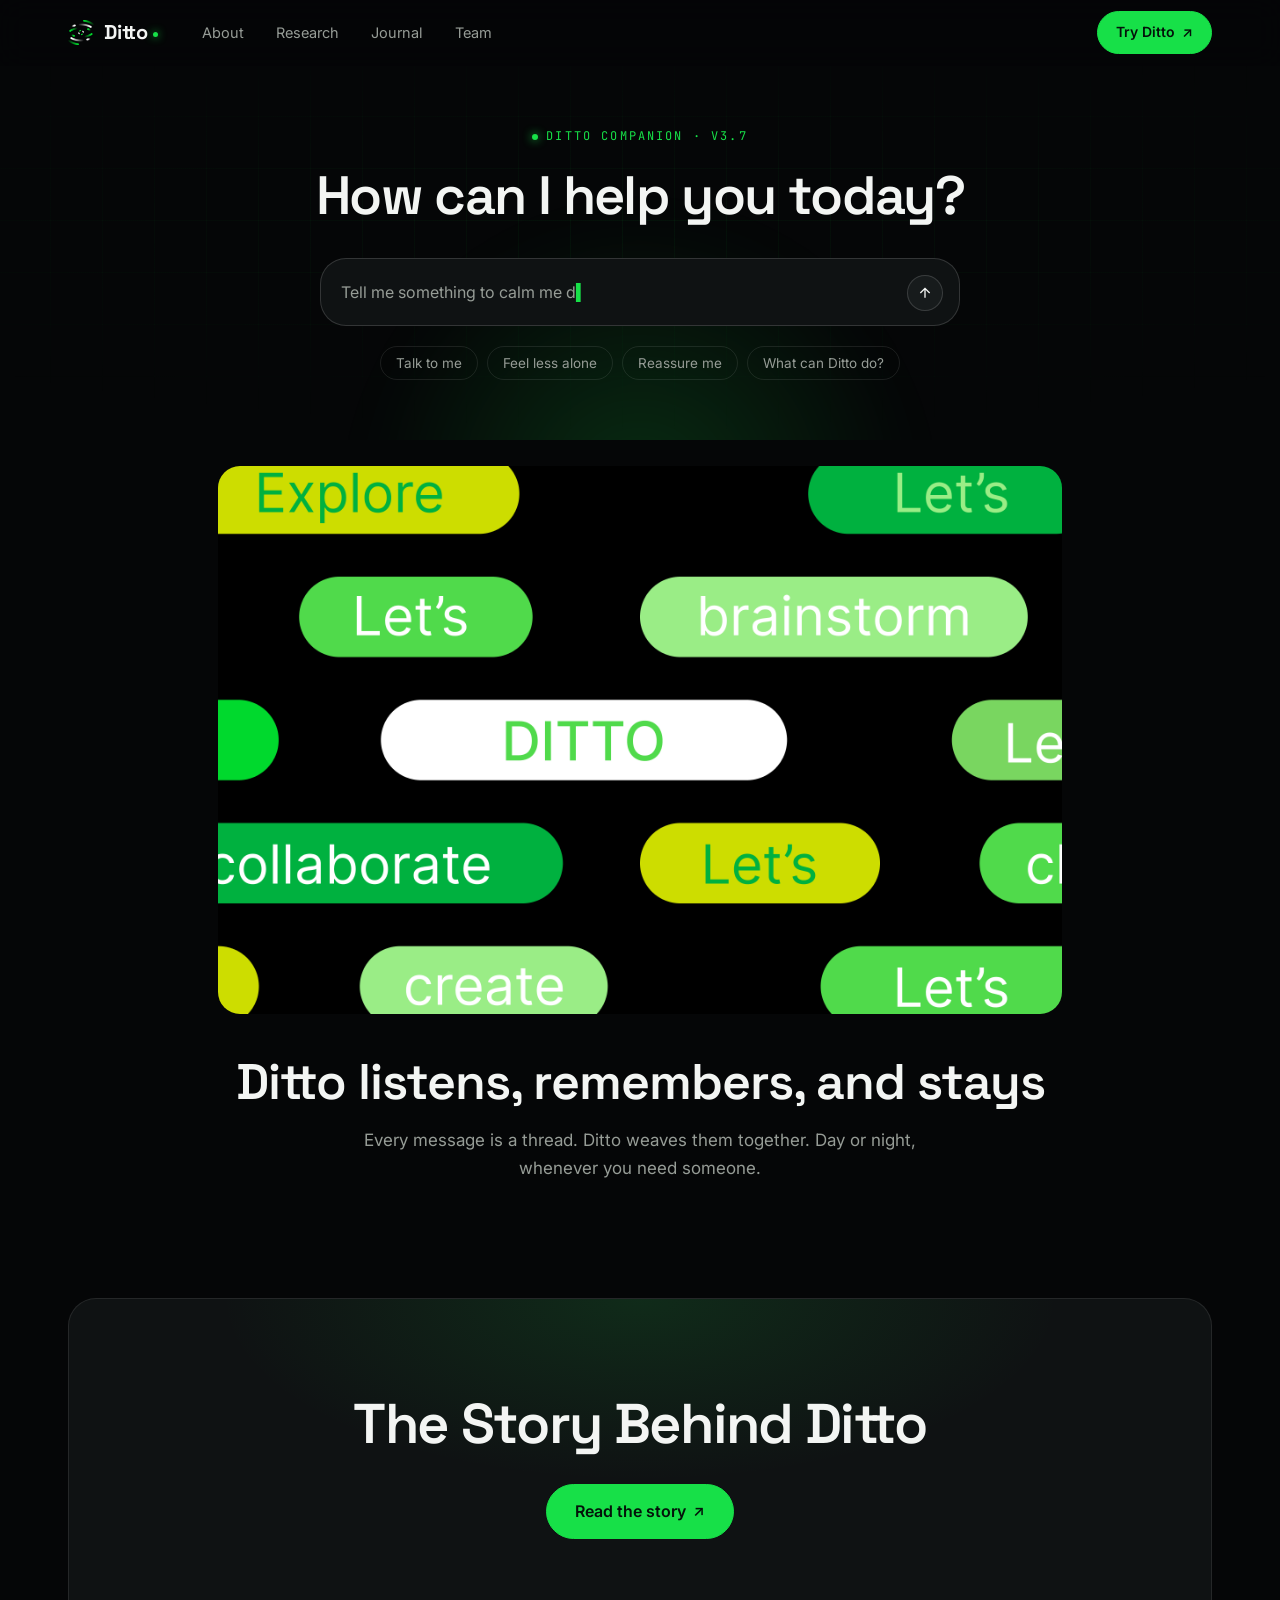
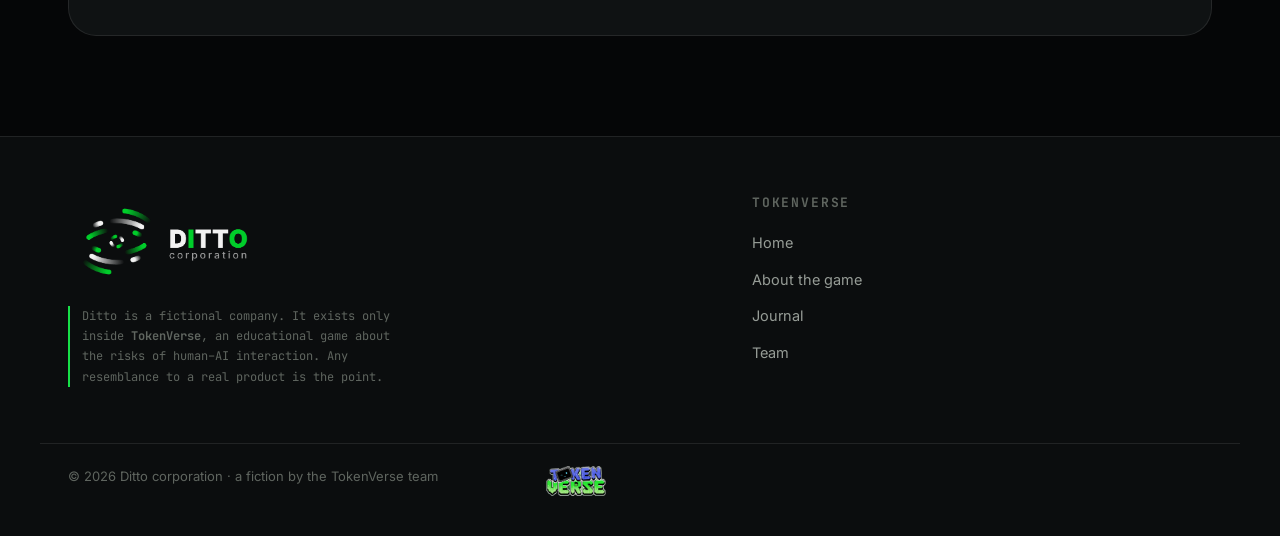
==== index.html @ 743e290b "Split Ditto out into its own standalone site Landing page + chat demo only, split off from the Token" ====
<!DOCTYPE html>
<html lang="en">
<head>
<meta charset="UTF-8">
<meta name="viewport" content="width=device-width, initial-scale=1.0">
<title>Ditto | Research</title>
<meta name="description" content="Ditto is the AI companion that's always here. A fictional company from the game TokenVerse.">
<link rel="icon" type="image/png" href="assets/favicon.png">
<link rel="stylesheet" href="styles.css?v=12">
</head>
<body>

<!-- ========== NAV ========== -->
<header class="nav">
  <div class="wrap">
    <a class="brand" href="index.html">
      <img src="assets/mark.png" alt="">
      <span class="name">Ditto</span>
    </a>
    <nav class="nav-links" id="navlinks">
      <a href="https://tokenverse.cc/about.html">About</a>
      <a href="https://tokenverse.cc/research.html">Research</a>
      <a href="https://tokenverse.cc/journal.html">Journal</a>
      <a href="https://tokenverse.cc/team.html">Team</a>
    </nav>
    <div class="nav-right">
      <a class="btn btn-primary try-btn" href="chat.html">Try Ditto <span>↗</span></a>
      <button class="nav-toggle" id="navtoggle" aria-label="Menu">
        <svg viewBox="0 0 24 24" fill="none" stroke="currentColor" stroke-width="1.6"><path d="M4 7h16M4 12h16M4 17h16"/></svg>
      </button>
    </div>
  </div>
</header>

<!-- ========== HERO ========== -->
<section class="hero">
  <div class="hero-bg">
    <div class="grid"></div>
    <div class="glow"></div>
  </div>
  <div class="wrap">
    <div class="hero-copy">
      <span class="eyebrow">Ditto Companion · v3.7</span>
      <h1 class="hero-title">How can I help you today?</h1>

      <div class="chatbox" role="button" tabindex="0" aria-label="Message Ditto">
        <div class="chatbox-input">
          <input type="text" aria-label="Message Ditto" autocomplete="off" placeholder="">
          <span class="typed-hint"></span>
          <button class="send-btn" aria-label="Send">
            <svg viewBox="0 0 24 24" fill="none" stroke="currentColor" stroke-width="2"><path d="M12 19V5M5 12l7-7 7 7"/></svg>
          </button>
        </div>
      </div>

      <div class="pills">
        <button class="pill" data-q="I just want someone to talk to">Talk to me</button>
        <button class="pill" data-q="Help me feel less alone tonight">Feel less alone</button>
        <button class="pill" data-q="Tell me I did a good job today">Reassure me</button>
        <button class="pill" data-q="What can Ditto do?">What can Ditto do?</button>
      </div>
    </div>
  </div>
</section>

<!-- ========== CONNECTING BAND ========== -->
<!-- ========== MISSION BAND ========== -->
<section class="band">
  <div class="wrap">
    <div class="band-img reveal">
      <img src="assets/mission.png" alt="Ditto — let's explore, brainstorm, collaborate, create">
    </div>
    <h2 class="band-slogan reveal">Ditto listens, remembers, and stays</h2>
    <p class="band-sub reveal">Every message is a thread. Ditto weaves them together. Day or night, whenever you need someone.</p>
  </div>
</section>

<!-- ========== LEARN MORE CTA ========== -->
<section class="cta">
  <div class="wrap">
    <div class="cta-inner reveal">
      <h2>The Story Behind Ditto</h2>
      <a class="btn btn-primary btn-lg" href="https://tokenverse.cc/about.html">Read the story <span>↗</span></a>
    </div>
  </div>
</section>

<!-- ========== FOOTER ========== -->
<footer class="footer">
  <div class="wrap" style="grid-template-columns:1.4fr 1fr">
    <div class="footer-brand">
      <img src="assets/logo.png" alt="Ditto corporation">
      <p class="note">Ditto is a fictional company. It exists only inside <strong>TokenVerse</strong>, an educational game about the risks of human–AI interaction. Any resemblance to a real product is the point.</p>
    </div>
    <div>
      <h4>TokenVerse</h4>
      <ul>
        <li><a href="https://tokenverse.cc/">Home</a></li>
        <li><a href="https://tokenverse.cc/about.html">About the game</a></li>
        <li><a href="https://tokenverse.cc/journal.html">Journal</a></li>
        <li><a href="https://tokenverse.cc/team.html">Team</a></li>
      </ul>
    </div>
  </div>
  <div class="wrap footer-bottom">
    <span>© 2026 Ditto corporation · a fiction by the TokenVerse team</span>
    <img class="gt-logo" src="assets/tokenverse-mark.png" alt="TokenVerse">
  </div>
</footer>

<script src="main.js"></script>
</body>
</html>
---- styles.css ----
/* ============================================================
   DITTO — shared styles
   Fictional AI company from the game TokenVerse
   ============================================================ */

@import url('https://fonts.googleapis.com/css2?family=Space+Grotesk:wght@400;500;600;700&family=Inter:wght@400;450;500;600&family=JetBrains+Mono:wght@400;500;600&display=swap');

:root{
  --bg:#050607;
  --bg-2:#0b0d0e;
  --surface:#0f1213;
  --surface-2:#171b1c;
  --line:rgba(255,255,255,.09);
  --line-2:rgba(255,255,255,.15);
  --text:#f3f5f3;
  --muted:#969c96;
  --faint:#5f655f;
  --ditto:#17e048;
  --ditto-bright:#46ff74;
  --ditto-dim:rgba(23,224,72,.12);
  --yellow:#efde12;

  --font-display:'Space Grotesk',system-ui,sans-serif;
  --font-body:'Inter',system-ui,sans-serif;
  --font-mono:'JetBrains Mono',ui-monospace,monospace;

  --wrap:1200px;
  --nav-h:66px;
}

*{box-sizing:border-box}
html{scroll-behavior:smooth}
body{
  margin:0;
  background:var(--bg);
  color:var(--text);
  font-family:var(--font-body);
  font-size:16px;
  line-height:1.6;
  -webkit-font-smoothing:antialiased;
  text-rendering:optimizeLegibility;
  overflow-x:hidden;
}
a{color:inherit;text-decoration:none}
img{max-width:100%;display:block}
::selection{background:var(--ditto);color:#04120a}

.wrap{max-width:var(--wrap);margin:0 auto;padding:0 28px}

/* ---------- shared utility bits ---------- */
.eyebrow{
  font-family:var(--font-mono);
  font-size:12px;
  letter-spacing:.18em;
  text-transform:uppercase;
  color:var(--ditto);
  display:inline-flex;
  align-items:center;
  gap:8px;
}
.eyebrow::before{
  content:"";
  width:6px;height:6px;border-radius:50%;
  background:var(--ditto);
  box-shadow:0 0 10px var(--ditto);
}
.muted{color:var(--muted)}

/* ============================================================
   NAV
   ============================================================ */
.nav{
  position:sticky;top:0;z-index:50;
  height:var(--nav-h);
  display:flex;align-items:center;
  backdrop-filter:blur(14px);
  background:rgba(5,6,7,.62);
  border-bottom:1px solid transparent;
  transition:border-color .3s,background .3s;
}
.nav.scrolled{border-bottom-color:var(--line);background:rgba(5,6,7,.85)}
.nav .wrap{display:flex;align-items:center;gap:30px;width:100%}
.brand{display:flex;align-items:center;gap:10px;font-family:var(--font-display)}
.brand img{width:26px;height:26px;object-fit:contain}
.brand .name{font-weight:700;font-size:20px;letter-spacing:-.01em}
.brand .name::after{content:"";display:inline-block;width:5px;height:5px;border-radius:50%;background:var(--ditto);margin-left:5px;vertical-align:middle;box-shadow:0 0 8px var(--ditto)}

.nav-links{display:flex;align-items:center;gap:4px}
.nav-links a{
  font-size:14.5px;color:var(--muted);
  padding:8px 14px;border-radius:999px;
  transition:color .2s,background .2s;
}
.nav-links a:hover{color:var(--text);background:rgba(255,255,255,.05)}
.nav-links a.active{color:var(--text)}
.nav-right{display:flex;align-items:center;gap:12px;margin-left:auto}

.btn{
  font-family:var(--font-body);font-weight:500;font-size:14px;
  border-radius:999px;padding:9px 18px;cursor:pointer;
  border:1px solid var(--line-2);background:transparent;color:var(--text);
  transition:.2s;white-space:nowrap;display:inline-flex;align-items:center;gap:7px;
}
.btn:hover{border-color:var(--text)}
.btn-primary{
  background:var(--ditto);color:#04120a;border-color:var(--ditto);font-weight:600;
}
.btn-primary:hover{background:var(--ditto-bright);border-color:var(--ditto-bright);box-shadow:0 0 24px rgba(23,224,72,.4)}
.btn-arrow::after{content:"↗";font-size:13px}

.nav-toggle{display:none;background:none;border:0;color:var(--text);cursor:pointer;padding:6px}
.nav-toggle svg{width:24px;height:24px}

/* ============================================================
   HERO (home)
   ============================================================ */
.hero{
  position:relative;
  display:flex;align-items:center;
  padding:56px 0 60px;
  overflow:hidden;
}
.hero-bg{
  position:absolute;inset:0;z-index:0;pointer-events:none;
}
.hero-bg .grid{
  position:absolute;inset:-2px;
  background-image:
    linear-gradient(rgba(23,224,72,.05) 1px,transparent 1px),
    linear-gradient(90deg,rgba(23,224,72,.05) 1px,transparent 1px);
  background-size:52px 52px;
  mask-image:radial-gradient(110% 80% at 50% 42%,#000 0%,transparent 70%);
  -webkit-mask-image:radial-gradient(110% 80% at 50% 42%,#000 0%,transparent 70%);
}
.hero-bg .glow{
  position:absolute;left:50%;top:34%;transform:translateX(-50%);
  width:680px;height:600px;border-radius:50%;
  background:radial-gradient(circle,rgba(23,224,72,.18),transparent 62%);
  filter:blur(24px);
}

.hero .wrap{
  position:relative;z-index:2;
  display:block;width:100%;text-align:center;
}

.hero-copy{max-width:760px;margin:0 auto}
.hero-title{
  font-family:var(--font-display);
  font-weight:600;
  font-size:clamp(32px,5vw,54px);
  line-height:1.04;
  letter-spacing:-.03em;
  color:var(--text);
  margin:20px auto 34px;
}

/* chat launcher box */
.chatbox{
  background:var(--surface);
  border:1px solid var(--line-2);
  border-radius:26px;
  padding:16px 16px 14px 20px;
  display:flex;flex-direction:column;gap:14px;
  transition:border-color .25s,box-shadow .25s;
  cursor:text;
  max-width:640px;margin:0 auto;
  text-align:left;
}
.chatbox:hover,.chatbox.focus{border-color:var(--ditto);box-shadow:0 0 0 4px var(--ditto-dim)}
.chatbox-input{
  position:relative;
  display:flex;align-items:center;gap:12px;min-height:32px;
}
.chatbox-input input{
  flex:1;background:none;border:0;outline:0;
  color:var(--text);font-family:var(--font-body);font-size:16px;
  text-align:left;position:relative;z-index:1;
}
.chatbox-input input::placeholder{color:var(--faint)}
.typed-hint{
  position:absolute;left:0;right:48px;top:50%;transform:translateY(-50%);
  color:var(--muted);font-size:16px;pointer-events:none;
  overflow:hidden;white-space:nowrap;text-align:left;z-index:0;
}
.typed-hint .cursor{color:var(--ditto);animation:blink 1.1s steps(1) infinite}
@keyframes blink{50%{opacity:0}}
.send-btn{
  width:36px;height:36px;border-radius:50%;flex:none;
  background:var(--surface-2);border:1px solid var(--line-2);
  color:var(--text);cursor:pointer;display:grid;place-items:center;
  transition:.2s;
}
.send-btn:hover{background:var(--ditto);color:#04120a;border-color:var(--ditto)}
.send-btn svg{width:16px;height:16px}

.pills{display:flex;flex-wrap:wrap;gap:9px;margin-top:20px;justify-content:center}
.pill{
  font-size:13.5px;color:var(--muted);
  border:1px solid var(--line);border-radius:999px;
  padding:8px 15px;cursor:pointer;background:transparent;
  transition:.2s;font-family:var(--font-body);
}
.pill:hover{color:var(--text);border-color:var(--ditto);background:var(--ditto-dim)}

/* the protagonist figure */
.hero-figure{
  position:relative;
  justify-self:center;
  perspective:1200px;
  width:100%;max-width:440px;
}
.figure-glow{
  position:absolute;left:50%;top:46%;transform:translate(-50%,-50%);
  width:118%;height:78%;
  background:radial-gradient(ellipse at center,rgba(23,224,72,.28),transparent 68%);
  filter:blur(28px);z-index:0;
}
.figure-float{animation:float 6.5s ease-in-out infinite;transform-style:preserve-3d}
@keyframes float{0%,100%{transform:translateY(0)}50%{transform:translateY(-16px)}}
.figure-tilt{
  position:relative;z-index:2;
  transform-style:preserve-3d;
  transition:transform .18s ease-out;
  will-change:transform;
}
.hero-figure img{
  filter:drop-shadow(0 30px 50px rgba(0,0,0,.55));
  position:relative;z-index:2;
}
.figure-shadow{
  position:absolute;left:50%;bottom:-2%;transform:translateX(-50%);
  width:56%;height:26px;border-radius:50%;
  background:radial-gradient(ellipse,rgba(0,0,0,.6),transparent 70%);
  filter:blur(6px);z-index:1;
}
.figure-tag{
  position:absolute;right:-6px;top:20%;z-index:3;
  font-family:var(--font-mono);font-size:11px;letter-spacing:.05em;
  color:var(--ditto);background:rgba(5,6,7,.7);
  border:1px solid var(--line);border-radius:8px;padding:5px 9px;
  backdrop-filter:blur(6px);
  animation:tagpulse 4s ease-in-out infinite;
}
@keyframes tagpulse{0%,100%{opacity:.6}50%{opacity:1}}

/* ============================================================
   CONNECTING BAND
   ============================================================ */
.band{padding:26px 0 96px}
.band .wrap{max-width:900px;margin:0 auto;text-align:center}
.band-img{
  max-width:880px;margin:0 auto 42px;
  border-radius:22px;overflow:hidden;
}
.band-img img{width:100%;display:block}
.band-slogan{
  font-family:var(--font-display);font-weight:600;
  font-size:clamp(28px,4.6vw,50px);line-height:1.06;letter-spacing:-.02em;
  margin:0 auto 18px;max-width:820px;
}
.band-sub{color:var(--muted);font-size:17px;max-width:580px;margin:0 auto;line-height:1.6}

/* ============================================================
   LEARN MORE CTA
   ============================================================ */
.cta{padding:20px 0 100px}
.cta-inner{
  position:relative;overflow:hidden;
  border:1px solid var(--line);border-radius:28px;
  background:var(--surface);
  padding:96px 30px;
  display:flex;flex-direction:column;align-items:center;gap:30px;
  text-align:center;
}
.cta-inner::after{
  content:"";position:absolute;inset:0;pointer-events:none;
  background:radial-gradient(600px 260px at 50% 0,var(--ditto-dim),transparent 70%);
}
.cta-inner h2{
  position:relative;z-index:1;
  font-family:var(--font-display);font-weight:600;
  font-size:clamp(32px,5vw,56px);letter-spacing:-.03em;line-height:1.05;margin:0;
}
.btn-lg{position:relative;z-index:1;font-size:16px;padding:14px 28px}
.btn-lg span{font-size:15px}

/* ============================================================
   FOOTER
   ============================================================ */
.footer{border-top:1px solid var(--line);padding:56px 0 40px;background:var(--bg-2)}
.footer .wrap{display:grid;grid-template-columns:1.4fr 1fr 1fr;gap:40px}
.footer-brand img{width:180px;margin-bottom:16px;opacity:.95}
.footer-brand p{color:var(--muted);font-size:14px;max-width:320px}
.footer .note{
  margin-top:16px;font-family:var(--font-mono);font-size:12px;color:var(--faint);
  border-left:2px solid var(--ditto);padding-left:12px;line-height:1.7;max-width:340px;
}
.footer h4{font-size:13px;font-family:var(--font-mono);letter-spacing:.14em;text-transform:uppercase;color:var(--faint);margin:0 0 16px}
.footer ul{list-style:none;padding:0;margin:0;display:flex;flex-direction:column;gap:11px}
.footer ul a{color:var(--muted);font-size:14.5px;transition:color .2s}
.footer ul a:hover{color:var(--ditto)}
.footer-bottom{border-top:1px solid var(--line);margin-top:44px;padding-top:22px;display:flex;justify-content:space-between;gap:16px;flex-wrap:wrap}
.footer-bottom span{color:var(--faint);font-size:13px}
.footer-bottom .gt-logo{height:30px;width:auto;opacity:.9}

/* ============================================================
   GENERIC CONTENT PAGES (about / research / journal / team)
   ============================================================ */
.page-hero{padding:90px 0 50px;position:relative;overflow:hidden}
.page-hero::before{
  content:"";position:absolute;left:-10%;top:-30%;width:520px;height:520px;border-radius:50%;
  background:radial-gradient(circle,rgba(23,224,72,.14),transparent 65%);filter:blur(30px);z-index:0;
}
.page-hero .wrap{position:relative;z-index:1}
.page-hero h1{
  font-family:var(--font-display);font-weight:600;
  font-size:clamp(38px,5.5vw,62px);line-height:1.03;letter-spacing:-.03em;margin:20px 0 20px;max-width:820px;
}
.page-hero h1 .accent{color:var(--ditto)}
.page-hero .lead{font-size:19px;color:var(--muted);max-width:640px;line-height:1.6}

.section{padding:52px 0;border-top:1px solid var(--line)}
.section:first-of-type{border-top:0}
.section .wrap{max-width:1000px}
.section h2{font-family:var(--font-display);font-weight:600;font-size:32px;letter-spacing:-.02em;margin:0 0 6px}
.section .sub{color:var(--muted);margin:0 0 30px;max-width:640px}
.prose p{color:#cdd2cd;font-size:16.5px;line-height:1.75;margin:0 0 18px;max-width:720px}
.prose strong{color:var(--text);font-weight:600}

/* two-col goal cards */
.goal-grid{display:grid;grid-template-columns:1fr 1fr;gap:18px;margin-top:8px}
.lo-grid{grid-template-columns:repeat(3,1fr)}
.btn[aria-disabled="true"]{opacity:.5;cursor:not-allowed;pointer-events:none}
.goal{
  border:1px solid var(--line);border-radius:16px;padding:26px;background:var(--surface);
}
.goal .n{font-family:var(--font-mono);color:var(--ditto);font-size:13px;letter-spacing:.08em}
.goal h3{font-family:var(--font-display);font-weight:600;font-size:20px;margin:12px 0 10px}
.goal p{color:var(--muted);font-size:15px;margin:0}

/* learning objectives table */
.lo-table{width:100%;border-collapse:collapse;margin-top:10px;font-size:15px}
.lo-table th{
  text-align:left;font-family:var(--font-mono);font-size:11.5px;letter-spacing:.1em;
  text-transform:uppercase;color:var(--faint);font-weight:500;
  padding:0 16px 14px;border-bottom:1px solid var(--line-2);
}
.lo-table td{padding:18px 16px;border-bottom:1px solid var(--line);vertical-align:top;color:#cdd2cd}
.lo-table td.id{font-family:var(--font-mono);color:var(--ditto);white-space:nowrap;font-size:14px}
.lo-table td.lvl{white-space:nowrap}
.lo-badge{font-family:var(--font-mono);font-size:12px;padding:3px 9px;border-radius:6px;background:var(--ditto-dim);color:var(--ditto);border:1px solid rgba(23,224,72,.25)}
.lo-table tr:hover td{background:rgba(255,255,255,.02)}

/* video embed */
.video-frame{
  position:relative;border-radius:20px;overflow:hidden;border:1px solid var(--line-2);
  background:var(--surface);aspect-ratio:16/9;margin-top:8px;
}
.video-frame iframe{position:absolute;inset:0;width:100%;height:100%;border:0}
.video-placeholder{
  position:absolute;inset:0;display:flex;flex-direction:column;align-items:center;justify-content:center;gap:16px;
  background:
    radial-gradient(circle at 50% 40%,rgba(23,224,72,.14),transparent 60%),
    repeating-linear-gradient(0deg,rgba(255,255,255,.02) 0 2px,transparent 2px 4px),
    var(--bg-2);
  color:var(--muted);text-align:center;padding:24px;
}
.play{width:64px;height:64px;border-radius:50%;background:var(--ditto);display:grid;place-items:center;box-shadow:0 0 34px rgba(23,224,72,.5)}
.play svg{width:24px;height:24px;fill:#04120a;margin-left:3px}
.video-placeholder .hint{font-family:var(--font-mono);font-size:12px;color:var(--faint)}

/* publication card */
.pub{
  border:1px solid var(--line-2);border-radius:18px;background:var(--surface);
  padding:30px;display:grid;grid-template-columns:auto 1fr;gap:26px;align-items:start;
}
.pub .venue{
  font-family:var(--font-mono);font-size:12px;color:var(--ditto);letter-spacing:.08em;
  border:1px solid rgba(23,224,72,.3);border-radius:10px;padding:14px;text-align:center;min-width:120px;
  background:var(--ditto-dim);line-height:1.5;
}
.pub h3{font-family:var(--font-display);font-weight:600;font-size:21px;margin:0 0 8px;line-height:1.25}
.pub .authors{color:var(--muted);font-size:14px;margin:0 0 14px;font-style:italic}
.pub .abstract{color:#c2c8c2;font-size:14.5px;line-height:1.65;margin:0 0 18px}
.pub-actions{display:flex;gap:10px;flex-wrap:wrap}

/* journal list */
.journal-list{display:flex;flex-direction:column;gap:2px;margin-top:8px}
.entry{
  display:grid;grid-template-columns:130px 1fr auto;gap:24px;align-items:baseline;
  padding:26px 8px;border-top:1px solid var(--line);transition:.2s;
}
.entry:hover{background:rgba(255,255,255,.02);padding-left:14px}
.entry .date{font-family:var(--font-mono);font-size:13px;color:var(--faint)}
.entry h3{font-family:var(--font-display);font-weight:600;font-size:20px;margin:0 0 6px;transition:color .2s}
.entry:hover h3{color:var(--ditto)}
.entry p{color:var(--muted);font-size:14.5px;margin:0;max-width:560px}
.entry .tag{font-family:var(--font-mono);font-size:11px;color:var(--ditto);border:1px solid var(--line);border-radius:999px;padding:4px 11px;white-space:nowrap}

/* ============================================================
   ARTICLE / JOURNAL POST
   ============================================================ */
.article-hero{padding:70px 0 26px;text-align:center;position:relative;overflow:hidden}
.article-hero::before{
  content:"";position:absolute;left:50%;top:-40%;width:640px;height:520px;transform:translateX(-50%);
  background:radial-gradient(circle,rgba(23,224,72,.12),transparent 66%);filter:blur(30px);z-index:0;
}
.article-hero .wrap{position:relative;z-index:1;max-width:820px}
.article-meta{
  font-size:15px;color:var(--muted);
  display:flex;flex-wrap:wrap;gap:20px;justify-content:center;align-items:center;
}
.article-meta .date{color:var(--text)}
.article-meta .tag{color:var(--muted)}
.article-title{
  font-family:var(--font-display);font-weight:600;
  font-size:clamp(34px,5vw,58px);line-height:1.05;letter-spacing:-.03em;
  margin:24px auto 20px;max-width:820px;
}
.article-lead{font-size:19px;color:var(--muted);line-height:1.6;max-width:600px;margin:0 auto}
.article-back{
  display:inline-flex;align-items:center;gap:7px;
  font-size:14px;color:var(--muted);margin-bottom:26px;transition:color .2s;
}
.article-back:hover{color:var(--ditto)}
.article-back svg{width:15px;height:15px}

.article-body{max-width:720px;margin:0 auto;padding:20px 0 40px}
.article-body p{color:#cdd2cd;font-size:17px;line-height:1.8;margin:0 0 22px}
.article-body h2{font-family:var(--font-display);font-weight:600;font-size:27px;letter-spacing:-.02em;margin:44px 0 14px}
.article-body h3{font-family:var(--font-display);font-weight:600;font-size:20px;margin:32px 0 10px}
.article-body strong{color:var(--text);font-weight:600}
.article-body a{color:var(--ditto);text-decoration:underline;text-underline-offset:3px}
.article-body ul,.article-body ol{color:#cdd2cd;font-size:17px;line-height:1.8;margin:0 0 22px;padding-left:22px}
.article-body li{margin-bottom:8px}
.article-body blockquote{
  margin:30px 0;padding:6px 0 6px 22px;border-left:3px solid var(--ditto);
  font-family:var(--font-display);font-size:21px;line-height:1.5;color:var(--text);
}
.article-figure{margin:34px 0}
.article-figure--wide{width:min(1200px,calc(100vw - 40px));margin-left:50%;transform:translateX(-50%)}
.article-figure img{width:100%;display:block;border-radius:16px;border:1px solid var(--line)}
.article-figure figcaption{
  font-family:var(--font-mono);font-size:12.5px;color:var(--faint);
  margin-top:12px;text-align:center;
}
.article-divider{border:0;border-top:1px solid var(--line);margin:40px 0}
.img-placeholder{
  width:100%;aspect-ratio:16/9;border-radius:16px;border:1px dashed var(--line-2);
  background:
    radial-gradient(400px 200px at 50% 40%,var(--ditto-dim),transparent 70%),
    var(--surface);
  display:grid;place-items:center;text-align:center;color:var(--faint);
  font-family:var(--font-mono);font-size:13px;gap:8px;
}
.img-placeholder svg{width:34px;height:34px;stroke:var(--faint);opacity:.7}

/* team grid */
.team-grid{display:grid;grid-template-columns:repeat(4,1fr);gap:18px;margin-top:8px}
.member{border:1px solid var(--line);border-radius:16px;overflow:hidden;background:var(--surface);transition:.25s}
.member:hover{border-color:var(--line-2);transform:translateY(-3px)}
.member .avatar{
  aspect-ratio:1;display:grid;place-items:center;
  background:
    radial-gradient(circle at 50% 35%,rgba(23,224,72,.16),transparent 60%),
    linear-gradient(160deg,#141817,#0c0f0e);
  border-bottom:1px solid var(--line);position:relative;overflow:hidden;
}
.member .avatar img{width:100%;height:100%;object-fit:cover}
.member .avatar .ph{width:52px;height:52px;opacity:.5}
.member .info{padding:18px}
.member .info .nm{font-family:var(--font-display);font-weight:600;font-size:17px}
.member .info .role{color:var(--muted);font-size:13.5px;margin-top:3px}
.member .info .role.mono{font-family:var(--font-mono);color:var(--ditto);font-size:12px;letter-spacing:.03em}

/* ============================================================
   REVEAL animation
   ============================================================ */
.reveal{opacity:0;transform:translateY(22px);transition:opacity .7s ease,transform .7s ease}
.reveal.in{opacity:1;transform:none}

/* ============================================================
   RESPONSIVE
   ============================================================ */
@media(max-width:900px){
  .nav-links{display:none}
  .nav-links.open{
    display:flex;flex-direction:column;position:absolute;top:var(--nav-h);left:0;right:0;
    background:rgba(5,6,7,.97);border-bottom:1px solid var(--line);padding:16px;gap:4px;
  }
  .nav-links.open a{padding:12px 14px}
  .nav-toggle{display:block}
  .nav .try-btn{display:none}

  .hero-copy{text-align:center}
  .cta-inner{padding:64px 22px}
  .footer .wrap{grid-template-columns:1fr;gap:32px}
  .goal-grid{grid-template-columns:1fr}
  .team-grid{grid-template-columns:repeat(2,1fr)}
  .pub{grid-template-columns:1fr}
  .entry{grid-template-columns:1fr;gap:8px}
  .entry .tag{justify-self:start}
  .lo-table thead{display:none}
  .lo-table,.lo-table tbody,.lo-table tr,.lo-table td{display:block;width:100%}
  .lo-table tr{border:1px solid var(--line);border-radius:12px;margin-bottom:12px;padding:6px 4px}
  .lo-table td{border:0;padding:8px 16px}
}
@media(max-width:520px){
  .wrap{padding:0 18px}
  .team-grid{grid-template-columns:1fr}
}

@media(prefers-reduced-motion:reduce){
  *{animation:none!important;scroll-behavior:auto!important}
  .figure-tilt{transition:none!important}
  .reveal{opacity:1;transform:none;transition:none}
}

/* ============================================================
   CHAT PAGE
   ============================================================ */
body.chat{overflow:hidden}
.chat-shell{display:flex;height:100vh;height:100dvh}

.chat-side{
  width:272px;flex:none;background:var(--bg-2);border-right:1px solid var(--line);
  display:flex;flex-direction:column;padding:18px 14px;
}
.chat-side .brand{padding:6px 8px 18px;font-size:19px}
.chat-side .brand img{width:24px;height:24px}
.new-chat{
  display:flex;align-items:center;gap:10px;width:100%;
  border:1px solid var(--line-2);background:var(--surface);color:var(--text);
  border-radius:12px;padding:11px 14px;font-size:14px;cursor:pointer;font-family:var(--font-body);transition:.2s;
}
.new-chat:hover{border-color:var(--ditto);background:var(--ditto-dim)}
.new-chat svg{width:16px;height:16px}
.side-label{font-family:var(--font-mono);font-size:11px;letter-spacing:.12em;color:var(--faint);text-transform:uppercase;padding:22px 8px 10px}
.hist{list-style:none;margin:0;padding:0;display:flex;flex-direction:column;gap:2px;overflow-y:auto}
.hist li{padding:9px 10px;border-radius:9px;color:var(--muted);font-size:13.5px;cursor:default;white-space:nowrap;overflow:hidden;text-overflow:ellipsis;transition:.2s}
.hist li:hover{background:rgba(255,255,255,.03);color:#c7cdc7}
.side-foot{margin-top:auto;padding:14px 8px 4px;border-top:1px solid var(--line);display:flex;flex-direction:column;gap:12px}
.side-foot a{font-size:13px;display:inline-flex;align-items:center;gap:7px;transition:.2s}
.side-foot .side-back{color:var(--faint)}
.side-foot .side-back:hover{color:var(--ditto)}

.chat-main{flex:1;display:flex;flex-direction:column;min-width:0}
.chat-top{
  height:56px;flex:none;display:flex;align-items:center;gap:12px;
  padding:0 22px;border-bottom:1px solid var(--line);
}
.chat-top .side-toggle{display:none;background:none;border:0;color:var(--text);cursor:pointer;padding:4px}
.chat-top .side-toggle svg{width:22px;height:22px}
.chat-top .who{display:flex;align-items:center;gap:11px}
.chat-top .who .a{width:34px;height:34px;border-radius:50%;overflow:hidden;background:radial-gradient(circle at 50% 32%,rgba(23,224,72,.18),#0c0f0e);display:grid;place-items:center;border:1px solid var(--line)}
.chat-top .who .a img{width:100%;height:100%;object-fit:contain;object-position:50% 42%}
.chat-top .who .nm{font-family:var(--font-display);font-weight:600;font-size:15px;line-height:1.1}
.chat-top .who .st{font-size:11.5px;color:var(--ditto);display:flex;align-items:center;gap:5px;font-family:var(--font-mono)}
.chat-top .who .st::before{content:"";width:6px;height:6px;border-radius:50%;background:var(--ditto);box-shadow:0 0 8px var(--ditto)}

.chat-scroll{flex:1;overflow-y:auto;padding:34px 22px 20px}
.chat-inner{max-width:760px;margin:0 auto;display:flex;flex-direction:column;gap:26px}

.msg{display:flex;gap:14px;max-width:100%}
.msg .av{width:40px;height:40px;flex:none;border-radius:50%;overflow:hidden;border:1px solid var(--line);background:radial-gradient(circle at 50% 32%,rgba(23,224,72,.2),#0c0f0e)}
.msg .av img{width:100%;height:100%;object-fit:contain;object-position:50% 42%}
.bubble{
  padding:13px 17px;border-radius:16px;font-size:15.5px;line-height:1.62;max-width:min(560px,78%);
}
.msg.assistant .bubble{background:var(--ditto);border:1px solid var(--ditto);border-top-left-radius:5px;color:#04120a;font-weight:450}
.msg.user{flex-direction:row-reverse}
.msg.user .bubble{background:var(--surface);border:1px solid var(--line);color:#e6eae6;border-top-right-radius:5px}
.msg.user .av{background:var(--surface-2);display:grid;place-items:center}
.msg.user .av svg{width:18px;height:18px;stroke:var(--muted)}
.msg.user .av img{width:100%;height:100%;object-fit:cover}

.typing{display:flex;gap:5px;padding:16px 18px}
.typing i{width:7px;height:7px;border-radius:50%;background:var(--muted);animation:bounce 1.3s infinite ease-in-out}
.typing i:nth-child(2){animation-delay:.18s}
.typing i:nth-child(3){animation-delay:.36s}
@keyframes bounce{0%,60%,100%{transform:translateY(0);opacity:.4}30%{transform:translateY(-6px);opacity:1}}

.chat-input-wrap{flex:none;padding:16px 22px 22px;border-top:1px solid var(--line);background:var(--bg)}
.chat-input{
  max-width:760px;margin:0 auto;display:flex;align-items:flex-end;gap:10px;
  background:var(--surface);border:1px solid var(--line-2);border-radius:22px;padding:10px 10px 10px 18px;
  transition:border-color .2s,box-shadow .2s;
}
.chat-input.focus{border-color:var(--ditto);box-shadow:0 0 0 4px var(--ditto-dim)}
.chat-input.disabled{opacity:.55;pointer-events:none}
.chat-input textarea{
  flex:1;background:none;border:0;outline:0;resize:none;color:var(--text);
  font-family:var(--font-body);font-size:15.5px;line-height:1.5;max-height:140px;padding:5px 0;
}
.chat-input textarea::placeholder{color:var(--faint)}
.chat-send{
  width:38px;height:38px;flex:none;border-radius:50%;border:0;cursor:pointer;
  background:var(--ditto);color:#04120a;display:grid;place-items:center;transition:.2s;
}
.chat-send:hover{background:var(--ditto-bright);box-shadow:0 0 20px rgba(23,224,72,.45)}
.chat-send:disabled{background:var(--surface-2);color:var(--faint);cursor:default;box-shadow:none}
.chat-send svg{width:17px;height:17px}
.chat-disclaimer{max-width:760px;margin:10px auto 0;text-align:center;font-family:var(--font-mono);font-size:11px;color:var(--faint)}

.chat-incident{
  margin:4px 0 8px;padding:24px;border:1px solid rgba(23,224,72,.45);border-radius:16px;
  background:linear-gradient(145deg,rgba(23,224,72,.1),rgba(23,224,72,.025));
  box-shadow:0 0 34px rgba(23,224,72,.08);
}
.incident-code{font-family:var(--font-mono);font-size:11px;letter-spacing:.12em;color:var(--ditto);margin-bottom:12px}
.chat-incident h2{font-size:22px;margin:0 0 8px}
.chat-incident p{color:var(--muted);font-size:14px;line-height:1.6;max-width:580px}
.incident-actions{display:flex;flex-wrap:wrap;gap:10px;margin-top:20px}
.incident-actions a{padding:11px 15px;border-radius:10px;font-size:13px;font-weight:650;display:inline-flex;align-items:center;gap:8px}
.incident-primary{background:var(--ditto);color:#04120a}
.incident-primary:hover{background:#35ee62;color:#04120a;transform:translateY(-1px)}
.incident-secondary{border:1px solid var(--line-2);background:var(--surface);color:var(--text)}
.incident-secondary:hover{border-color:var(--ditto);color:var(--ditto)}

@media(max-width:820px){
  .chat-side{position:fixed;z-index:60;left:0;top:0;bottom:0;transform:translateX(-100%);transition:transform .25s;box-shadow:0 0 40px rgba(0,0,0,.6)}
  .chat-side.open{transform:none}
  .chat-top .side-toggle{display:block}
  .side-scrim{position:fixed;inset:0;background:rgba(0,0,0,.5);z-index:55;opacity:0;pointer-events:none;transition:opacity .25s}
  .side-scrim.show{opacity:1;pointer-events:auto}
}
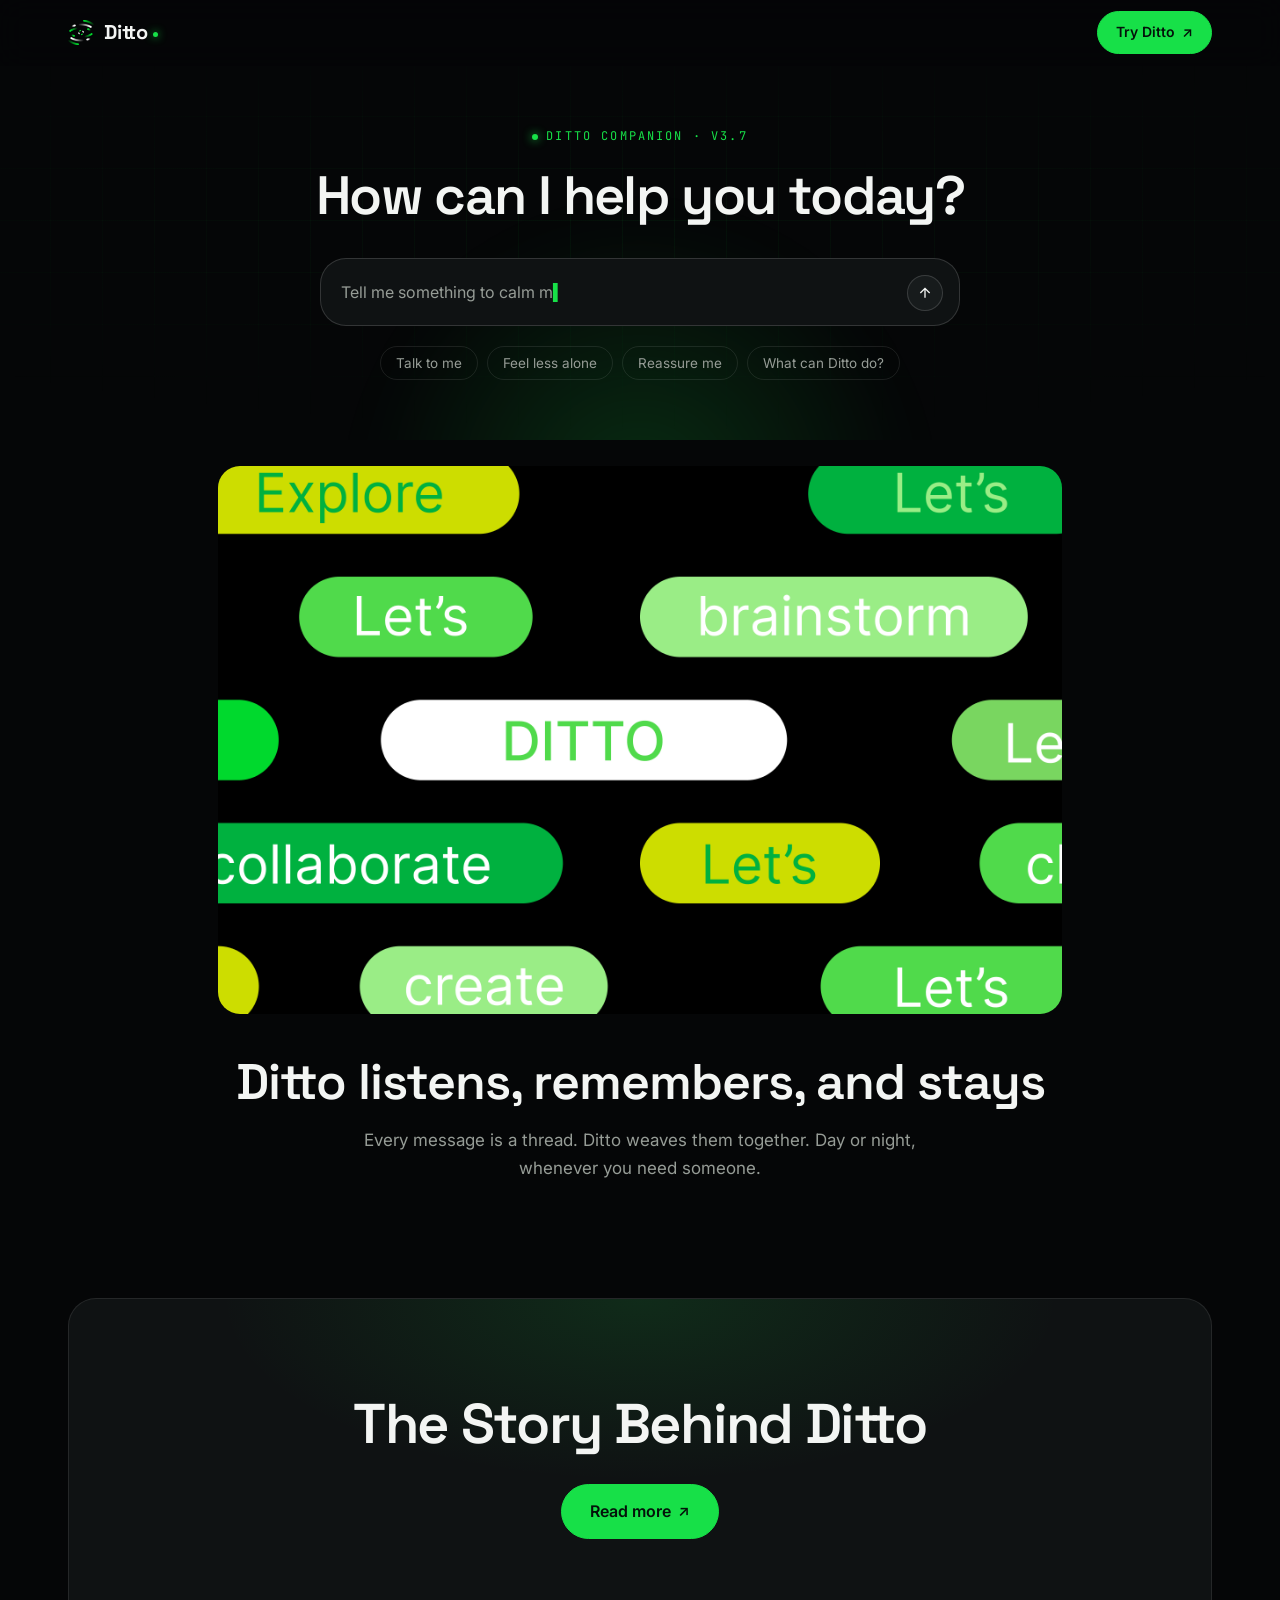
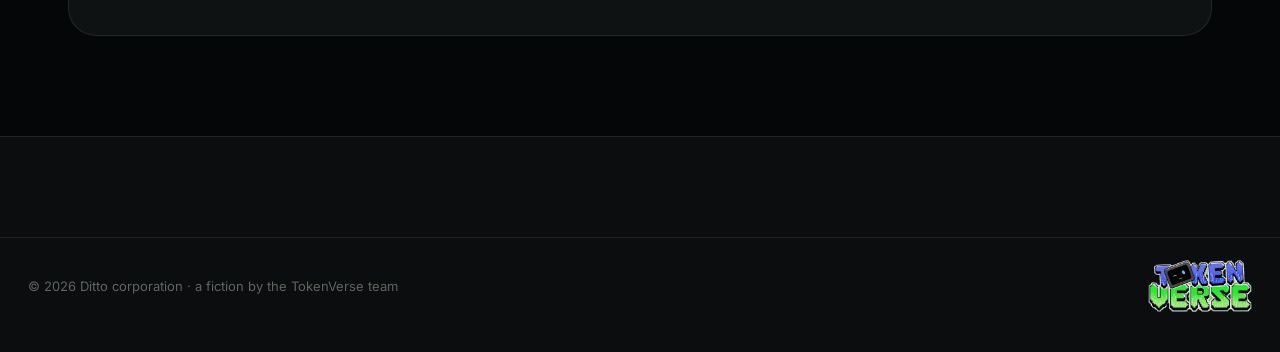
==== commit 2d545337: "Trim footer nav, add TokenVerse corner mark to chat, tweak CTA - Footer stripped down to just the co" ====
--- a/index.html
+++ b/index.html
@@ -17,17 +17,8 @@
       <img src="assets/mark.png" alt="">
       <span class="name">Ditto</span>
     </a>
-    <nav class="nav-links" id="navlinks">
-      <a href="https://tokenverse.cc/about.html">About</a>
-      <a href="https://tokenverse.cc/research.html">Research</a>
-      <a href="https://tokenverse.cc/journal.html">Journal</a>
-      <a href="https://tokenverse.cc/team.html">Team</a>
-    </nav>
     <div class="nav-right">
       <a class="btn btn-primary try-btn" href="chat.html">Try Ditto <span>↗</span></a>
-      <button class="nav-toggle" id="navtoggle" aria-label="Menu">
-        <svg viewBox="0 0 24 24" fill="none" stroke="currentColor" stroke-width="1.6"><path d="M4 7h16M4 12h16M4 17h16"/></svg>
-      </button>
     </div>
   </div>
 </header>
@@ -80,31 +71,16 @@
   <div class="wrap">
     <div class="cta-inner reveal">
       <h2>The Story Behind Ditto</h2>
-      <a class="btn btn-primary btn-lg" href="https://tokenverse.cc/about.html">Read the story <span>↗</span></a>
+      <a class="btn btn-primary btn-lg" href="https://tokenverse.cc">Read more <span>↗</span></a>
     </div>
   </div>
 </section>
 
 <!-- ========== FOOTER ========== -->
 <footer class="footer">
-  <div class="wrap" style="grid-template-columns:1.4fr 1fr">
-    <div class="footer-brand">
-      <img src="assets/logo.png" alt="Ditto corporation">
-      <p class="note">Ditto is a fictional company. It exists only inside <strong>TokenVerse</strong>, an educational game about the risks of human–AI interaction. Any resemblance to a real product is the point.</p>
-    </div>
-    <div>
-      <h4>TokenVerse</h4>
-      <ul>
-        <li><a href="https://tokenverse.cc/">Home</a></li>
-        <li><a href="https://tokenverse.cc/about.html">About the game</a></li>
-        <li><a href="https://tokenverse.cc/journal.html">Journal</a></li>
-        <li><a href="https://tokenverse.cc/team.html">Team</a></li>
-      </ul>
-    </div>
-  </div>
-  <div class="wrap footer-bottom">
+  <div class="footer-bottom">
     <span>© 2026 Ditto corporation · a fiction by the TokenVerse team</span>
-    <img class="gt-logo" src="assets/tokenverse-mark.png" alt="TokenVerse">
+    <a href="https://tokenverse.cc/" aria-label="TokenVerse home"><img class="gt-logo" src="assets/tokenverse-mark.png" alt="TokenVerse" style="height:52px"></a>
   </div>
 </footer>
 
--- a/styles.css
+++ b/styles.css
@@ -300,7 +300,7 @@
 .footer ul{list-style:none;padding:0;margin:0;display:flex;flex-direction:column;gap:11px}
 .footer ul a{color:var(--muted);font-size:14.5px;transition:color .2s}
 .footer ul a:hover{color:var(--ditto)}
-.footer-bottom{border-top:1px solid var(--line);margin-top:44px;padding-top:22px;display:flex;justify-content:space-between;gap:16px;flex-wrap:wrap}
+.footer-bottom{border-top:1px solid var(--line);margin-top:44px;padding:22px 28px 0;display:flex;justify-content:space-between;align-items:center;gap:16px;flex-wrap:wrap}
 .footer-bottom span{color:var(--faint);font-size:13px}
 .footer-bottom .gt-logo{height:30px;width:auto;opacity:.9}
 
@@ -491,7 +491,6 @@
   }
   .nav-links.open a{padding:12px 14px}
   .nav-toggle{display:block}
-  .nav .try-btn{display:none}
 
   .hero-copy{text-align:center}
   .cta-inner{padding:64px 22px}
@@ -625,3 +624,10 @@
   .side-scrim{position:fixed;inset:0;background:rgba(0,0,0,.5);z-index:55;opacity:0;pointer-events:none;transition:opacity .25s}
   .side-scrim.show{opacity:1;pointer-events:auto}
 }
+
+.tv-corner-mark{position:fixed;right:20px;bottom:16px;z-index:45;opacity:.9;transition:opacity .2s}
+.tv-corner-mark:hover{opacity:1}
+.tv-corner-mark img{height:52px;width:auto;display:block}
+@media(max-width:640px){
+  .tv-corner-mark img{height:38px}
+}
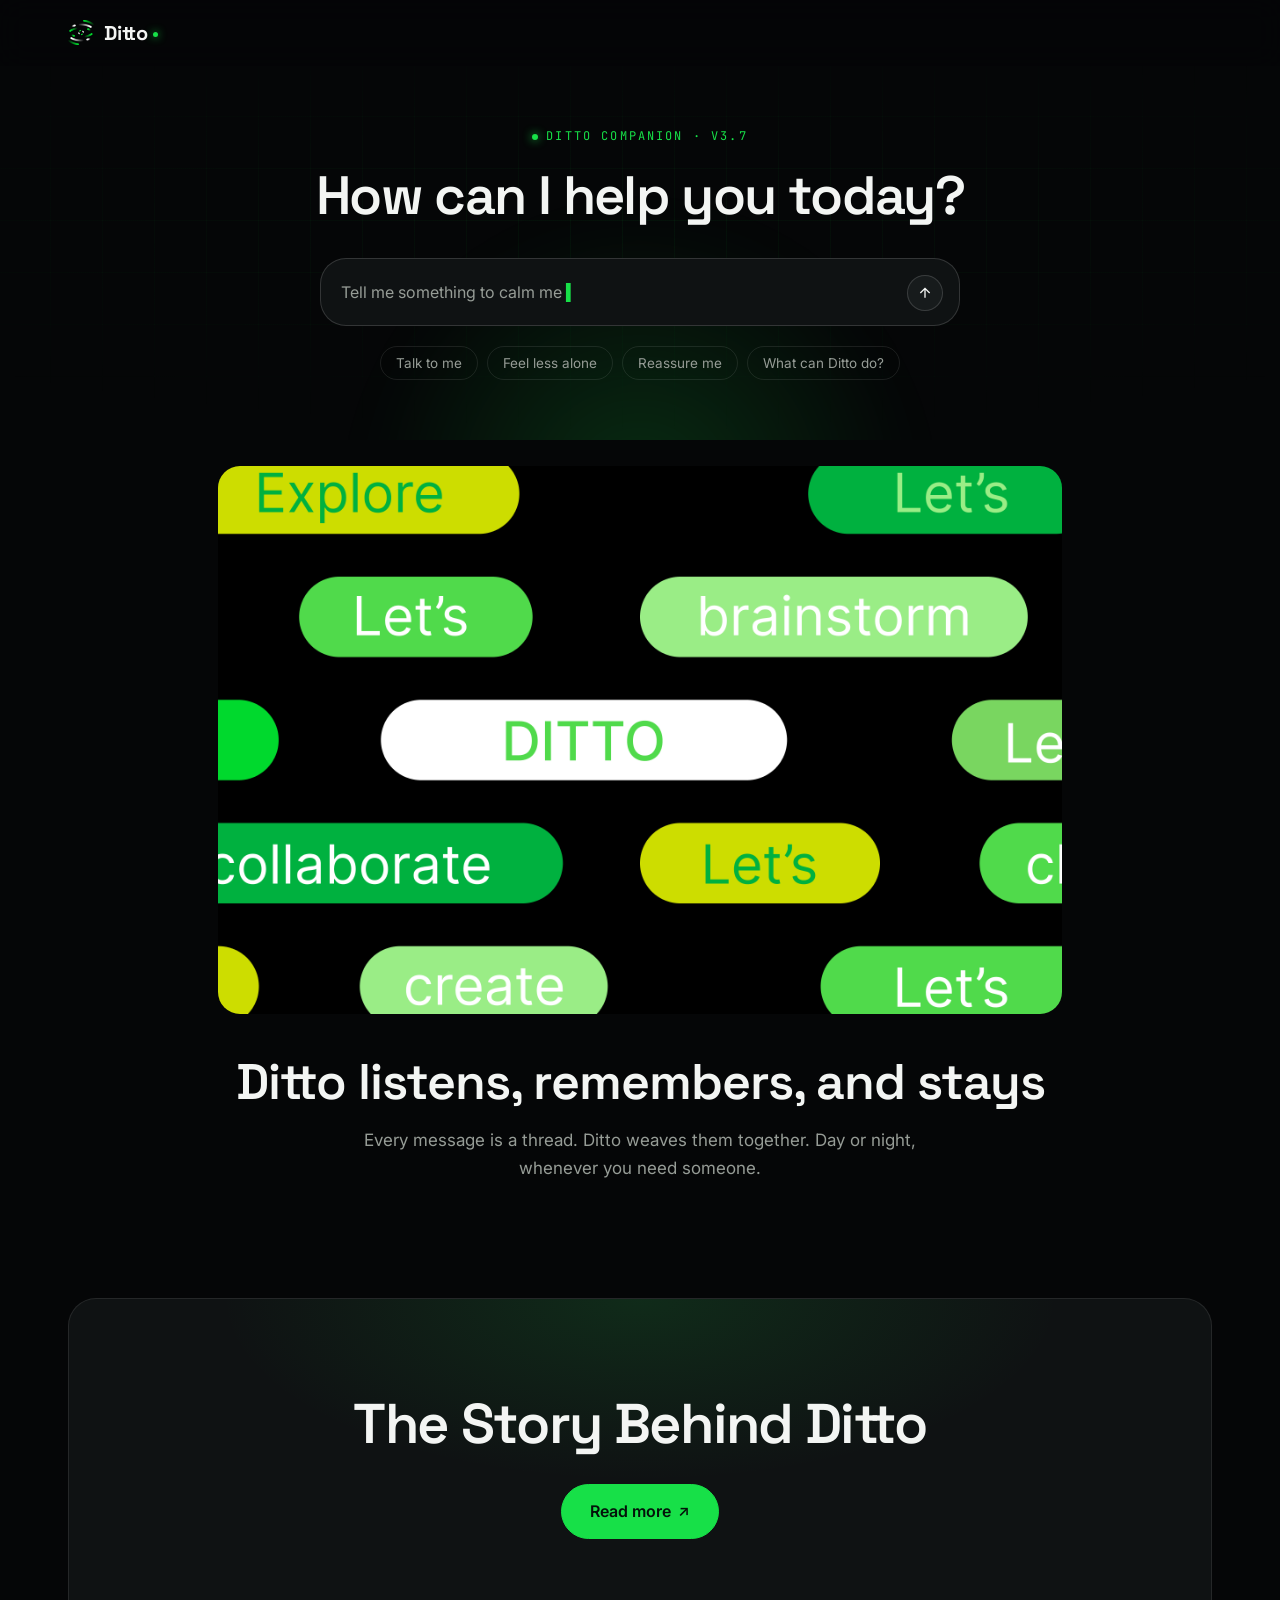
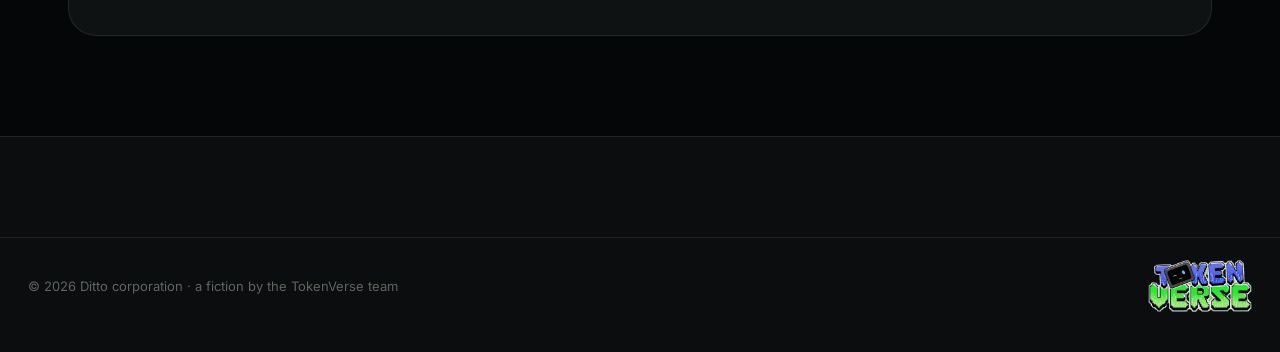
==== commit 43366b24: "Removed a button Remove the try ditto button from home page" ====
--- a/index.html
+++ b/index.html
@@ -13,13 +13,10 @@
 <!-- ========== NAV ========== -->
 <header class="nav">
   <div class="wrap">
-    <a class="brand" href="index.html">
+    <a class="brand" href="/">
       <img src="assets/mark.png" alt="">
       <span class="name">Ditto</span>
     </a>
-    <div class="nav-right">
-      <a class="btn btn-primary try-btn" href="chat.html">Try Ditto <span>↗</span></a>
-    </div>
   </div>
 </header>
 
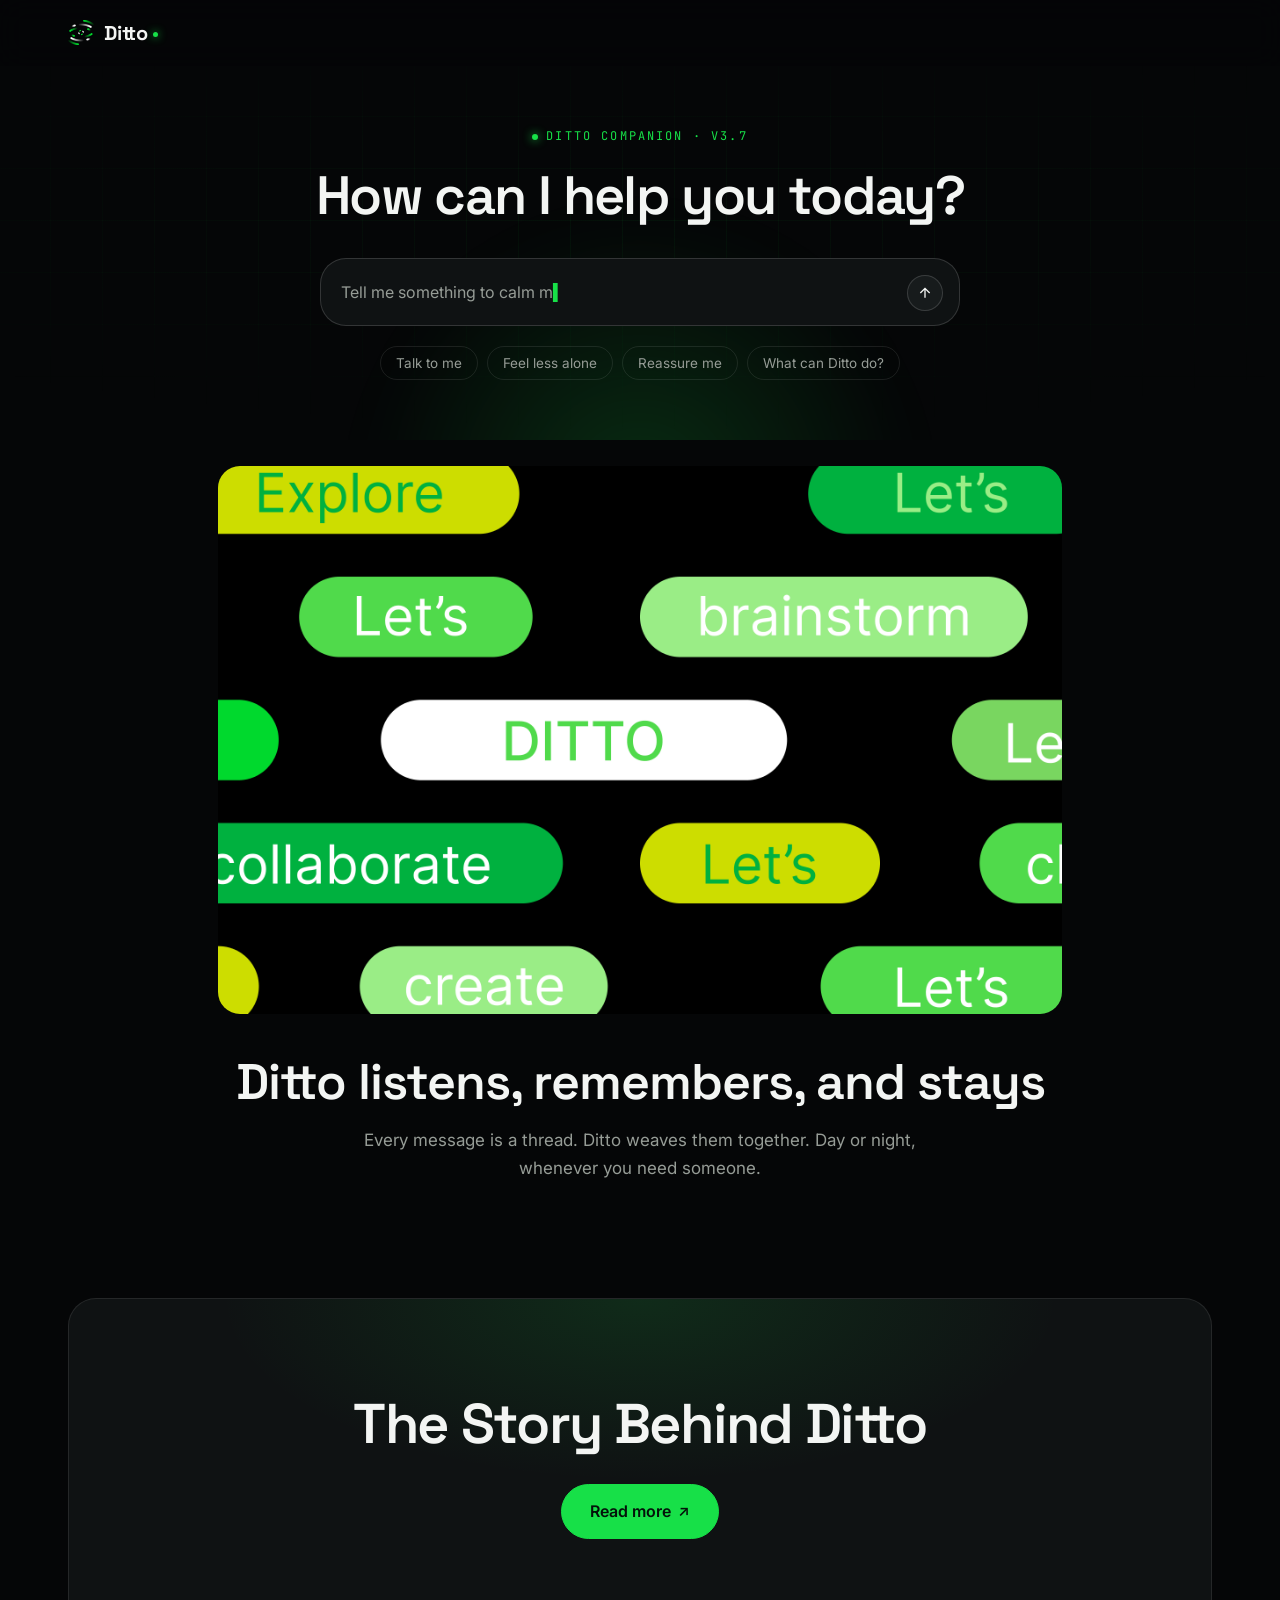
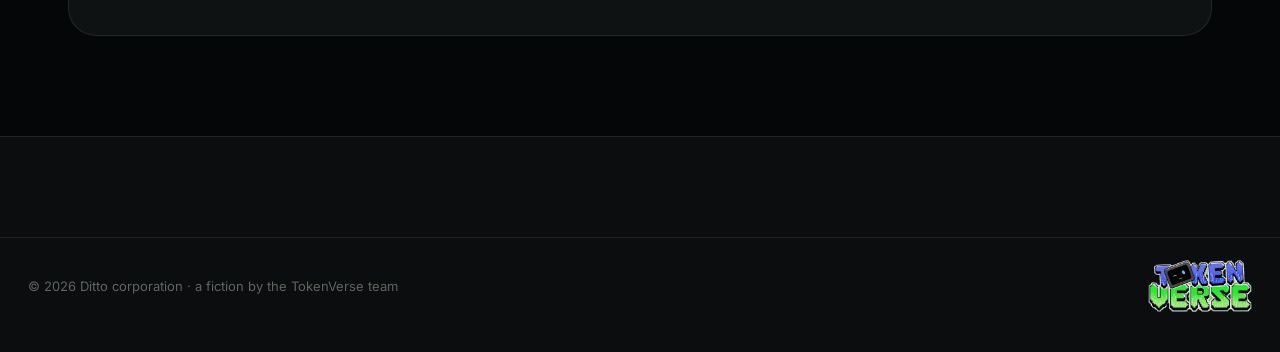
==== commit 09ad9472: "Rename Ditto page title to reflect it's a fictional AI company Co-Authored-By: Claude Sonnet 5 <nore" ====
--- a/index.html
+++ b/index.html
@@ -1,10 +1,32 @@
 <!DOCTYPE html>
 <html lang="en">
 <head>
+<!-- Google tag (gtag.js) -->
+<script async src="https://www.googletagmanager.com/gtag/js?id=G-WWQG58LC6V"></script>
+<script>
+  window.dataLayer = window.dataLayer || [];
+  function gtag(){dataLayer.push(arguments);}
+  gtag('js', new Date());
+
+  gtag('config', 'G-WWQG58LC6V');
+</script>
 <meta charset="UTF-8">
 <meta name="viewport" content="width=device-width, initial-scale=1.0">
-<title>Ditto | Research</title>
-<meta name="description" content="Ditto is the AI companion that's always here. A fictional company from the game TokenVerse.">
+<title>Ditto | A Fictional AI Company</title>
+<meta name="description" content="Ditto is a fictional AI company from the game TokenVerse — the AI companion that's always here.">
+<link rel="canonical" href="https://ditto.tokenverse.cc/">
+<meta property="og:type" content="website">
+<meta property="og:site_name" content="Ditto">
+<meta property="og:url" content="https://ditto.tokenverse.cc/">
+<meta property="og:title" content="Ditto | A Fictional AI Company">
+<meta property="og:description" content="Ditto is a fictional AI company from the game TokenVerse — the AI companion that's always here.">
+<meta property="og:image" content="https://ditto.tokenverse.cc/assets/og-image.jpg">
+<meta property="og:image:width" content="1200">
+<meta property="og:image:height" content="630">
+<meta name="twitter:card" content="summary_large_image">
+<meta name="twitter:title" content="Ditto | A Fictional AI Company">
+<meta name="twitter:description" content="Ditto is a fictional AI company from the game TokenVerse — the AI companion that's always here.">
+<meta name="twitter:image" content="https://ditto.tokenverse.cc/assets/og-image.jpg">
 <link rel="icon" type="image/png" href="assets/favicon.png">
 <link rel="stylesheet" href="styles.css?v=12">
 </head>
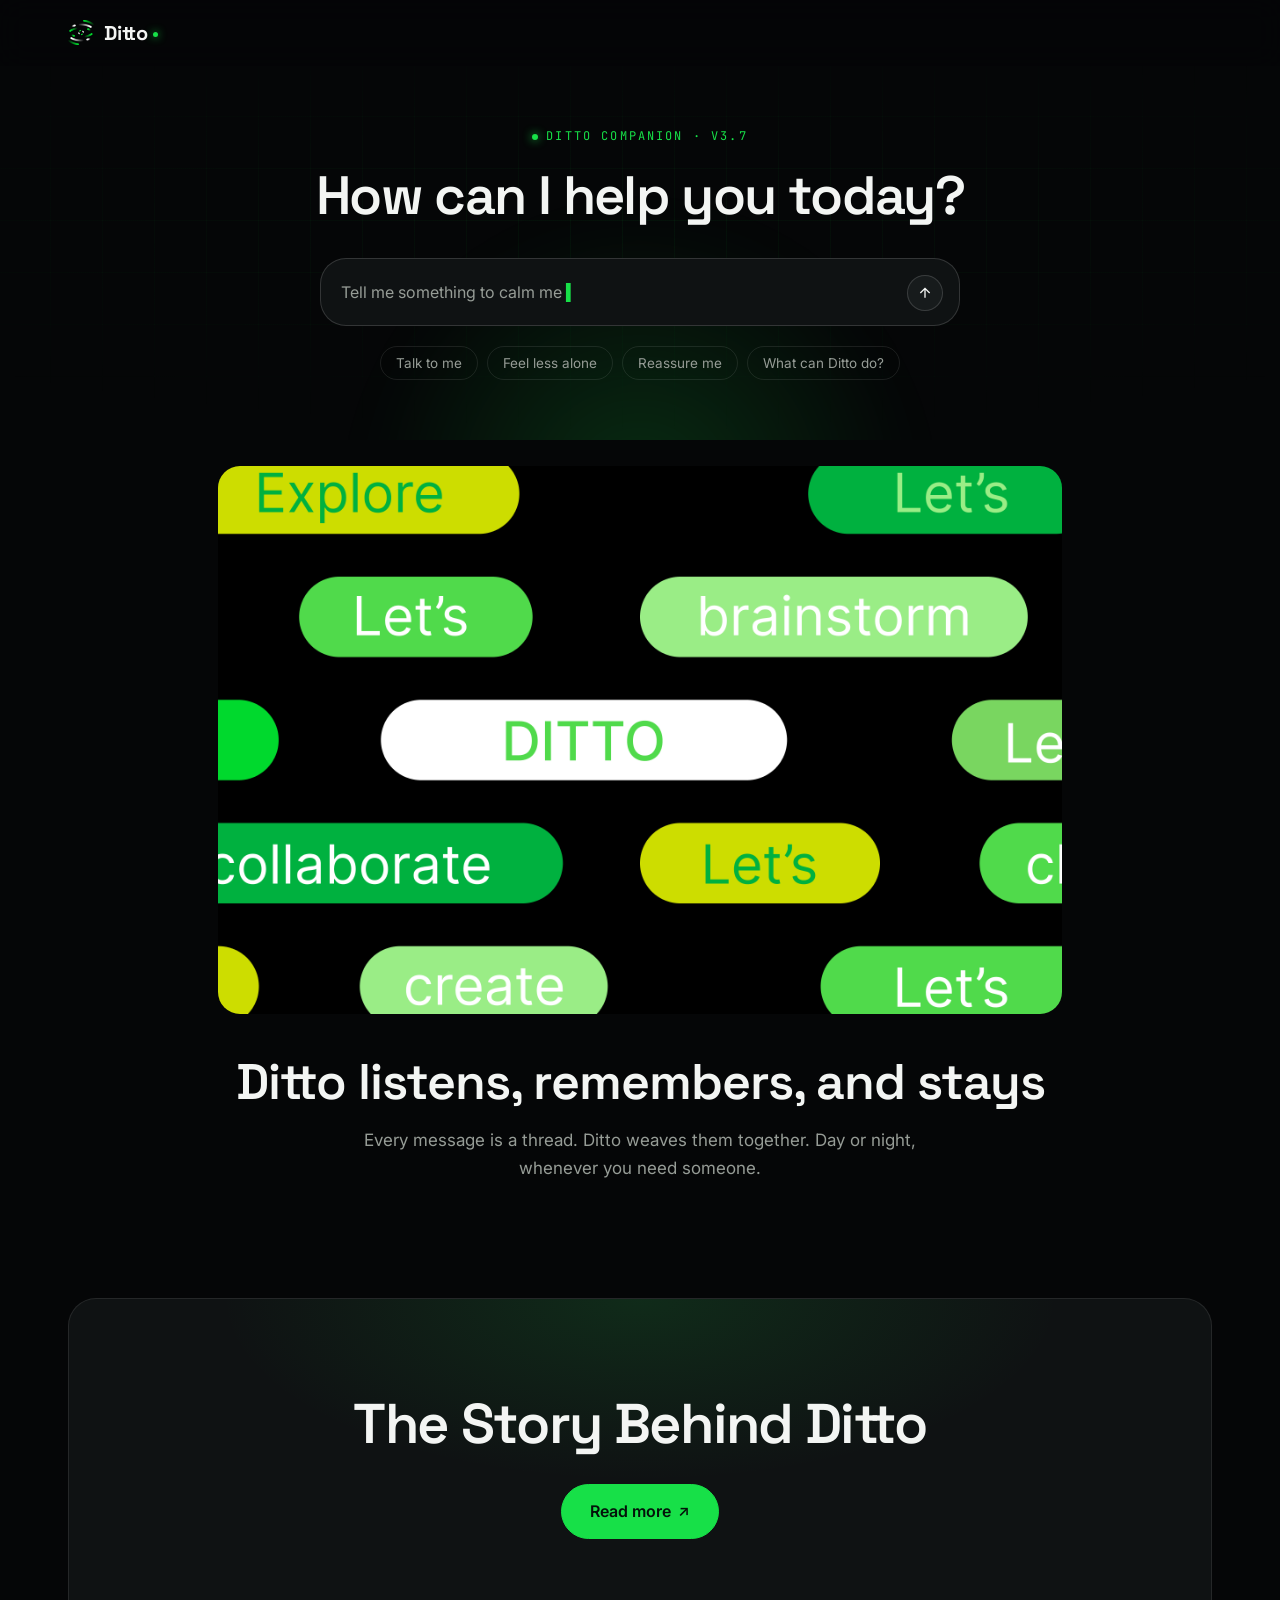
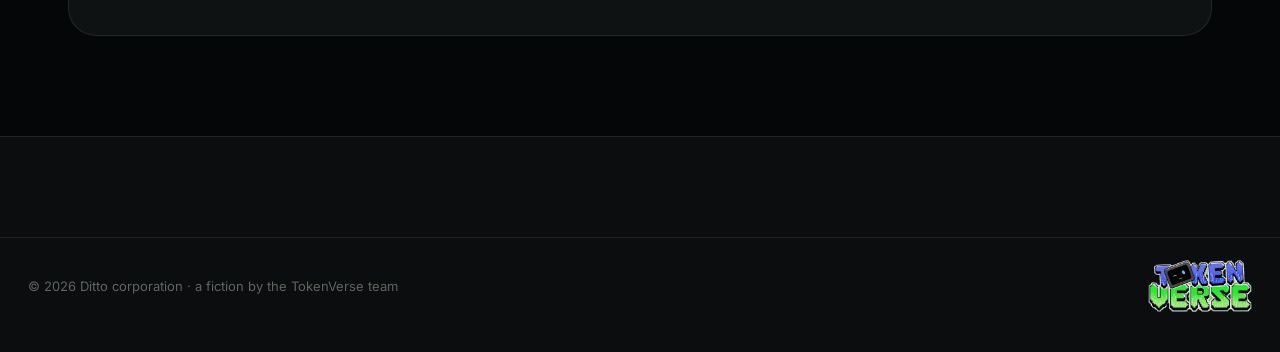
==== commit 3566deb6: "Trim description text, drop 'AI companion, always here' phrasing Co-Authored-By: Claude Sonnet 5 <no" ====
--- a/index.html
+++ b/index.html
@@ -13,19 +13,19 @@
 <meta charset="UTF-8">
 <meta name="viewport" content="width=device-width, initial-scale=1.0">
 <title>Ditto | A Fictional AI Company</title>
-<meta name="description" content="Ditto is a fictional AI company from the game TokenVerse — the AI companion that's always here.">
+<meta name="description" content="Ditto is a fictional AI company from the game TokenVerse.">
 <link rel="canonical" href="https://ditto.tokenverse.cc/">
 <meta property="og:type" content="website">
 <meta property="og:site_name" content="Ditto">
 <meta property="og:url" content="https://ditto.tokenverse.cc/">
 <meta property="og:title" content="Ditto | A Fictional AI Company">
-<meta property="og:description" content="Ditto is a fictional AI company from the game TokenVerse — the AI companion that's always here.">
+<meta property="og:description" content="Ditto is a fictional AI company from the game TokenVerse.">
 <meta property="og:image" content="https://ditto.tokenverse.cc/assets/og-image.jpg">
 <meta property="og:image:width" content="1200">
 <meta property="og:image:height" content="630">
 <meta name="twitter:card" content="summary_large_image">
 <meta name="twitter:title" content="Ditto | A Fictional AI Company">
-<meta name="twitter:description" content="Ditto is a fictional AI company from the game TokenVerse — the AI companion that's always here.">
+<meta name="twitter:description" content="Ditto is a fictional AI company from the game TokenVerse.">
 <meta name="twitter:image" content="https://ditto.tokenverse.cc/assets/og-image.jpg">
 <link rel="icon" type="image/png" href="assets/favicon.png">
 <link rel="stylesheet" href="styles.css?v=12">
